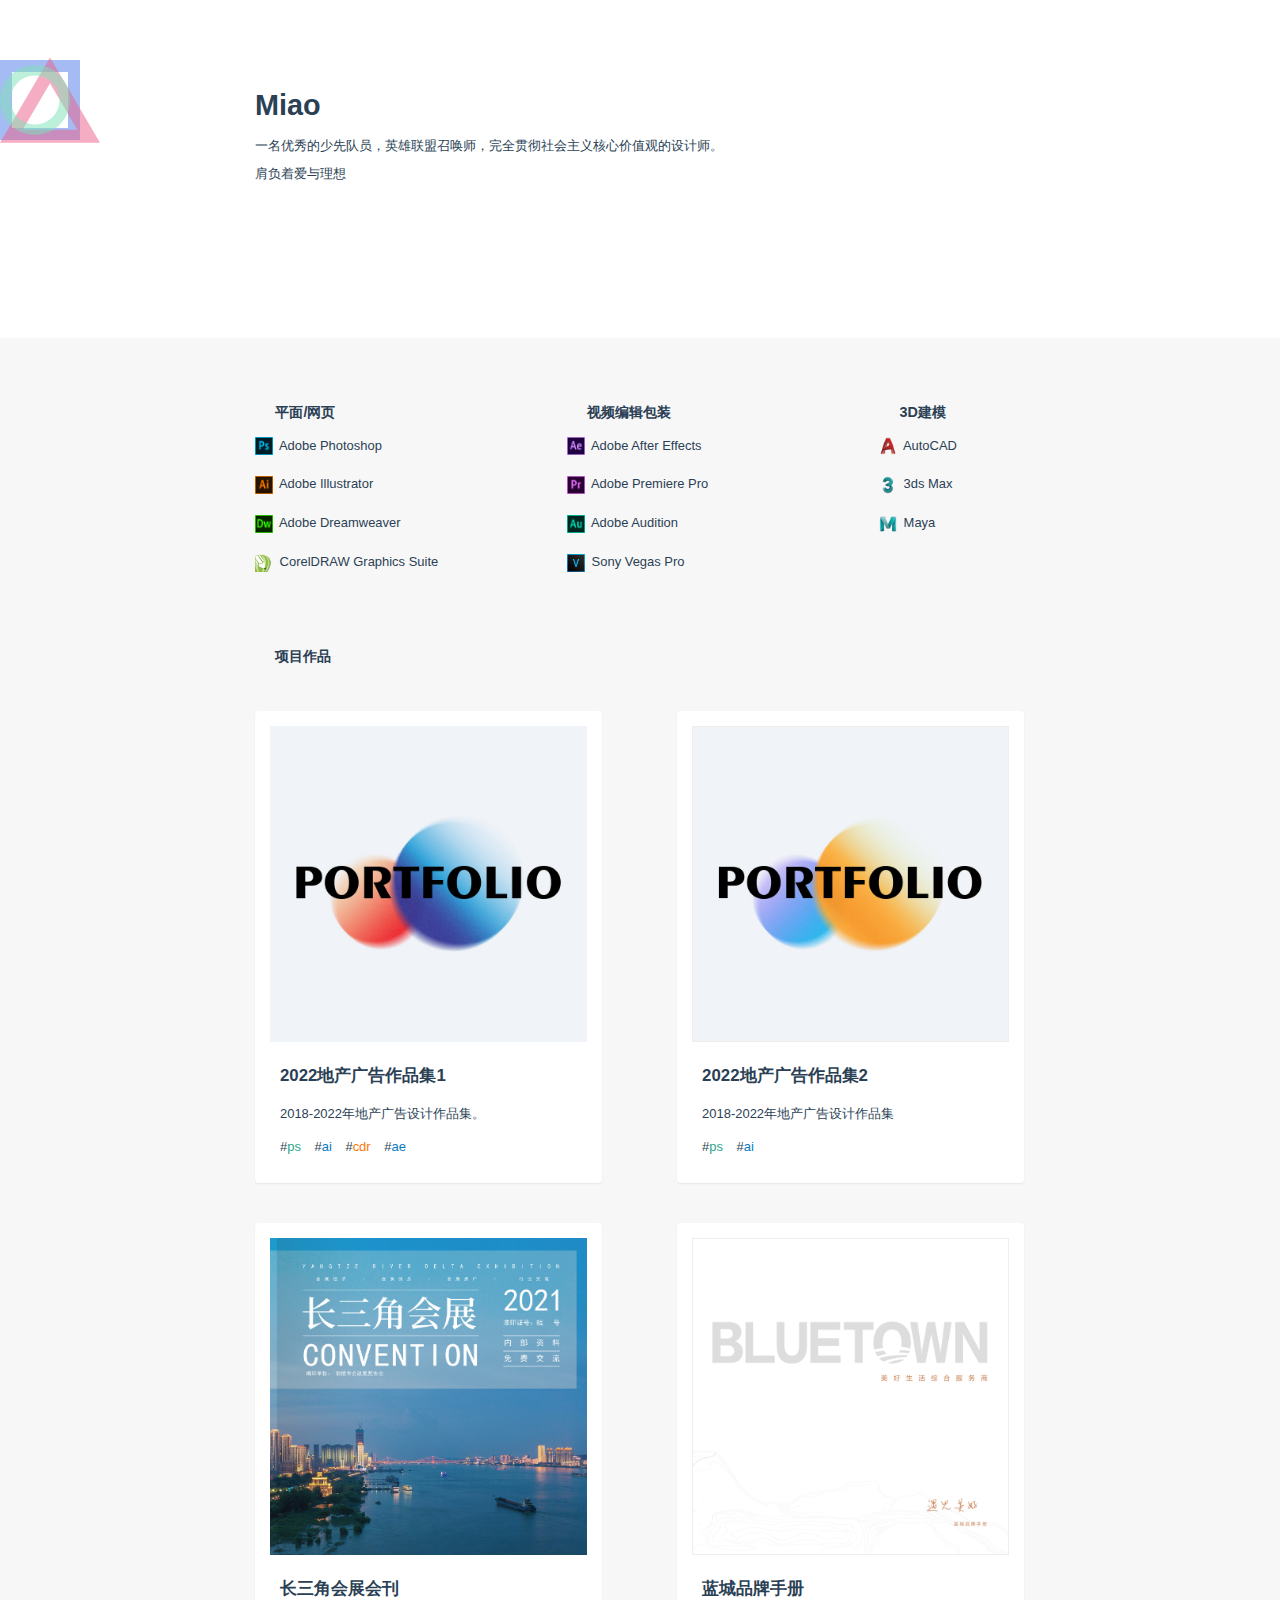
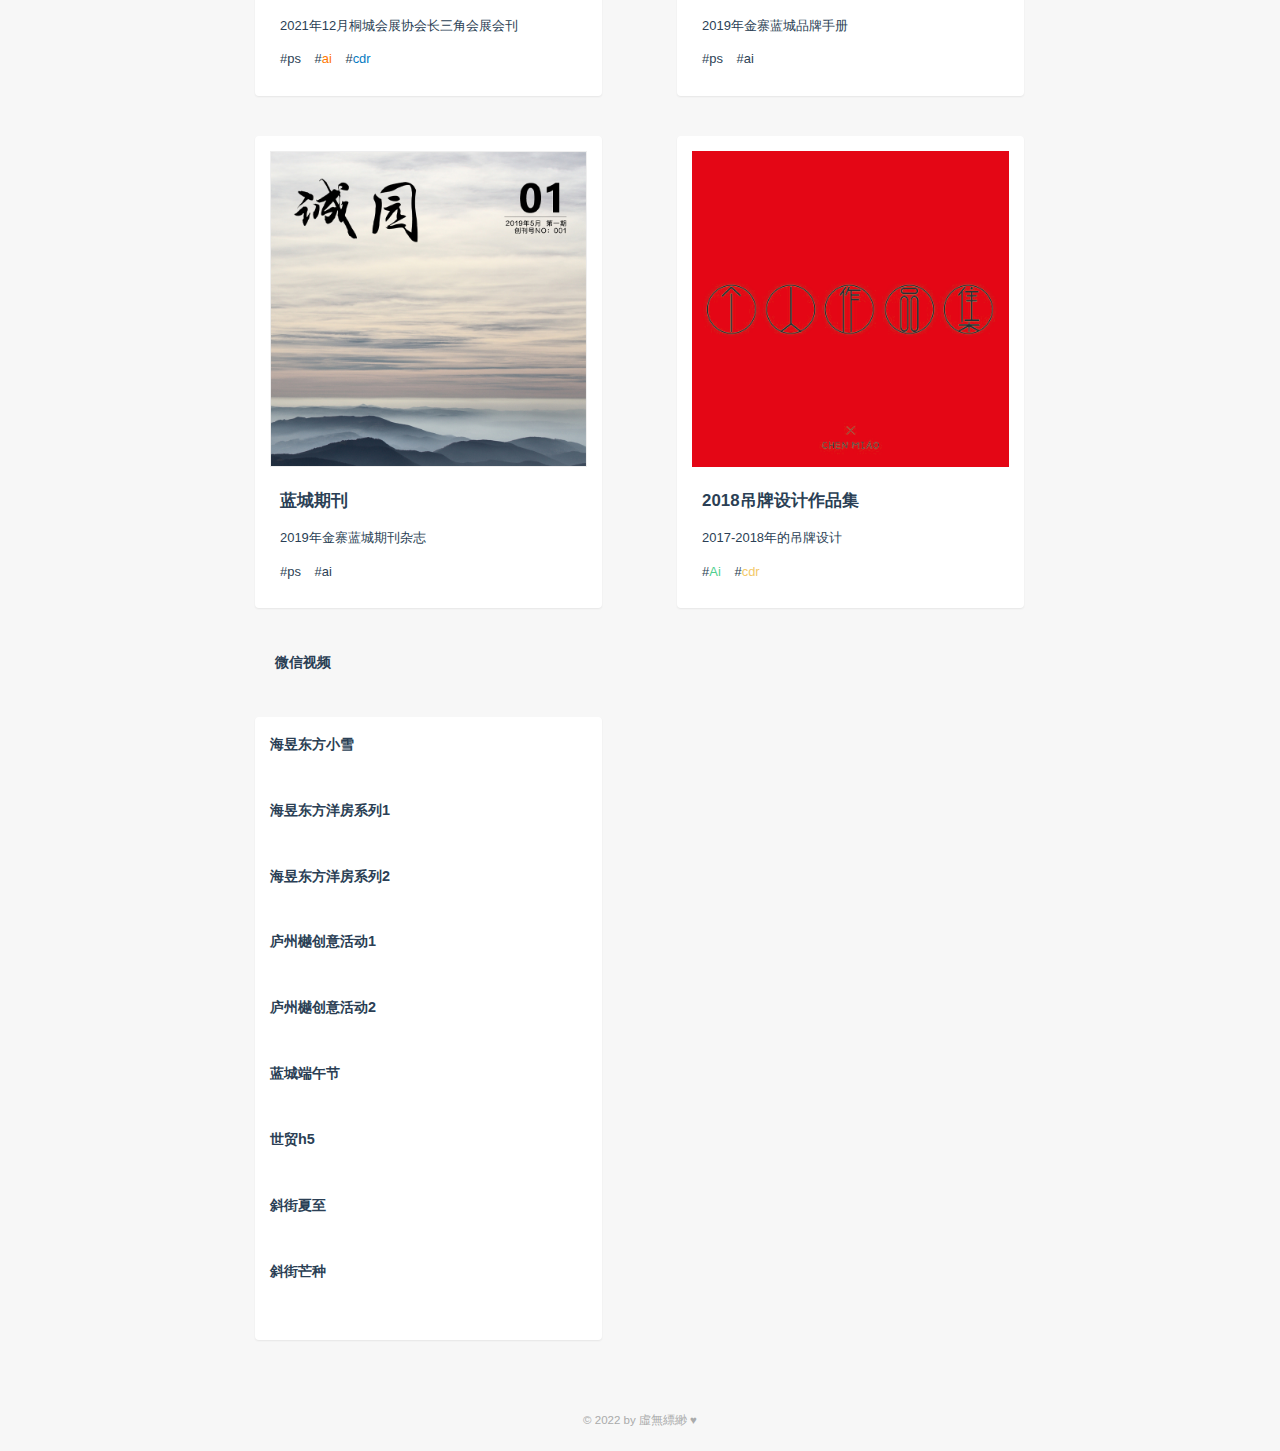
==== index.html @ 153df266 "3" ====
<!DOCTYPE html>
<html lang="en">
    <head>
		<meta charset="UTF-8">
        <meta name="renderer" content="webkit">
        <meta content="width=device-width, initial-scale=1.0, maximum-scale=1.0, user-scalable=0;" name="viewport"/>
        <meta http-equiv="X-UA-Compatible" content="ie=edge">
        <meta http-equiv="Cache-Control" content="no-transform">
        <meta http-equiv="Cache-Control" content="no-siteapp">
<!--
        <link rel="shortcut icon" href="/favicon.ico"/>
		<link rel="bookmark" href="/favicon.ico"/>
-->
		<link href="/favicon.ico" mce_href="/favicon.ico" rel="bookmark" type="image/x-icon" />
<link href="/favicon.ico" mce_href="/favicon.ico" rel="icon" type="image/x-icon" />
<link href="/favicon.ico" mce_href="/favicon.ico" rel="shortcut icon" type="image/x-icon" />

		<link rel="icon" href="/favicon.ico" type="image/gif" />
		<link rel="stylesheet" href="master.css">
		<title>Coconut</title>
    </head>
    <body>
        <div class="wrapper">
            <div class="header">
                <svg class="rectangle" width="200px" height="200px" viewBox="0 0 200 200" version="1.1" xmlns="http://www.w3.org/2000/svg" xmlns:xlink="http://www.w3.org/1999/xlink">
                    <g id="Page-1" stroke="none" stroke-width="1" fill="none" fill-rule="evenodd">
                        <g id="Artboard-3" stroke="#4E7AE9" stroke-width="30">
                            <rect id="Rectangle-2" x="15" y="15" width="170" height="170"></rect>
                        </g>
                    </g>
                </svg>
                <svg class="triangle" width="200px" height="200px" viewBox="0 0 200 200" version="1.1" xmlns="http://www.w3.org/2000/svg" xmlns:xlink="http://www.w3.org/1999/xlink">
                    <g id="Page-1" stroke="none" stroke-width="1" fill="none" fill-rule="evenodd">
                        <g id="Artboard-3-Copy" stroke="#EC5E89" stroke-width="26">
                            <path d="M100,40.6780976 L22.7064301,172.339844 L177.29357,172.339844 L100,40.6780976 Z" id="Triangle"></path>
                        </g>
                    </g>
                </svg>
                <?xml version="1.0" encoding="UTF-8"?>
                <svg class="circle" width="200px" height="200px" viewBox="0 0 200 200" version="1.1" xmlns="http://www.w3.org/2000/svg" xmlns:xlink="http://www.w3.org/1999/xlink">
                    <g id="Page-1" stroke="none" stroke-width="1" fill="none" fill-rule="evenodd">
                        <g id="Artboard-3-Copy-2" stroke-width="30" stroke="#7EE3B9">
                            <circle id="Oval" cx="100" cy="100" r="85"></circle>
                        </g>
                    </g>
                </svg>
                <div class="profile">
                    <h1>Miao </h1>
                    <p>一名优秀的少先队员，英雄联盟召唤师，完全贯彻社会主义核心价值观的设计师。</p>
                    <p>肩负着爱与理想</p>
                    <span>
                        <a href="http://weibo.com/wotuent" target="_blank">
                            <i  class="iconfont">&#xe73c;</i>
                        </a>
                        <a href="https://wotuent.github.io" target="_blank">
                            <i class="iconfont">&#xea0a;</i>
                        </a>
                        <a href="mailto:wotuent@live.com" target="_blank">
                            <i class="iconfont">&#xe612;</i>
                        </a>
                    </span>
                </div>
            </div>
            <div class="main">
                <div class="edu">
                    <h2>
                        <i class="iconfont">&#xe600;</i>平面/网页
                    </h2>
                    <p><img class="icon" src="img/Adobe Photoshop.png" alt=""> Adobe Photoshop</p>
                    <p><img class="icon" src="img/Adobe Illustrator.png" alt=""> Adobe Illustrator</p>
					<p><img class="icon" src="img/Adobe Dreamweaver.png" alt=""> Adobe Dreamweaver</p>
					<p><img class="icon" src="img/coreldraw.png" alt=""> CorelDRAW Graphics Suite </p>
                </div>
                <div class="job">
                    <h2>
                        <i class="iconfont">&#xe611;</i>视频编辑包装
                    </h2>
                    <p><img class="icon" src="img/Adobe After Effects.png" alt=""> Adobe After Effects</p>
                    <p><img class="icon" src="img/Adobe Premiere Pro.png" alt=""> Adobe Premiere Pro</p>
                    <p><img class="icon" src="img/Adobe Audition.png" alt=""> Adobe Audition</p>
					<p><img class="icon" src="img/sony vegas pro.png" alt=""> Sony Vegas Pro</p>
                </div>
                <div class="study">
                    <h2>
                        <i class="iconfont">&#xe61a;</i>3D建模
                    </h2>
                    <p><img class="icon" src="img/autocad.png" alt=""> AutoCAD</p>
                    <p><img class="icon" src="img/3ds max.png" alt=""> 3ds Max</p>
                    <p><img class="icon" src="img/maya.png" alt=""> Maya</p>
                </div>
                <div class="works">
                    <h2>
                        <i class="iconfont">&#xe62c;</i>项目作品
                    </h2>
                    <div class="container">
                        <div class="work">
                            <a href="file/2022PORTFOLIO1.pdf" target="_blank">
                            <img src="img/6.jpg" alt="">
                                <h3>
                                    2022地产广告作品集1
                                </h3>
                            </a>
                            <p>2018-2022年地产广告设计作品集。</p>
                            <p class="tags">
                                 #<span class="vue">ps</span>
                                #<span class="css">ai</span>
                                #<span class="html">cdr</span>
                                #<span class="css">ae</span>
                            </p>
                        </div>
                        <div class="work">
                            <a href="file/2022PORTFOLIO2.pdf" target="_blank">
                            <img src="img/7.jpg" alt="" class="three">
                                <h3>
                                    2022地产广告作品集2
                                </h3>
                            </a>
                            <p>2018-2022年地产广告设计作品集</p>
                            <p class="tags">
                                #<span class="vue">ps</span>
                                #<span class="css">ai</span>
                            </p>
                        </div>
                        <div class="work">
                            <a href="2021COMVENTION.pdf" target="_blank">
                                <img src="img/8.jpg" alt="">
                                <h3>长三角会展会刊</h3>
                            </a>
                            <p>2021年12月桐城会展协会长三角会展会刊</p>
                            <p class="tags">#<span class="java">ps</span>
                                #<span class="html">ai</span>
                                #<span class="css">cdr</span>
                            </p>
                        </div>
                        <div class="work">
                            <a href="file/2019BLUETOWNPP.pdf" target="_blank">
                            <img src="img/4.jpg" alt="" class="three">
                                <h3>
                                    蓝城品牌手册
                                </h3>
                            </a>
                            <p>2019年金寨蓝城品牌手册</p>
                            <p class="tags">
                                #<span class="ps">ps</span>
                                #<span class="ai">ai</span>
                            </p>
                        </div>
                        <div class="work">
                            <a href="file/2019BLUETOWNQK.pdf" target="_blank">
                            <img src="img/5.jpg" alt="" class="three">
                                <h3>
                                    蓝城期刊
                                </h3>
                            </a>
                            <p>2019年金寨蓝城期刊杂志</p>
                            <p class="tags">
                                #<span class="ps">ps</span>
                                #<span class="ai">ai</span>
                            </p>
                        </div>
                          <div class="work">
                            <a href="file/Collection.pdf" target="_blank">
                                <img src="img/1.jpg" alt="">
                                <h3 class="erweima">2018吊牌设计作品集</h3>
                            </a>
                            <p>2017-2018年的吊牌设计</p>
                            <p class="tags">#<span class="weixin">Ai</span>
                                #<span class="javascript">cdr</span>
                            </p>
                        </div>
                    <h2>
                        <i class="iconfont">&#xe6bb;</i>微信视频
                    </h2>
                        <div class="work">
                            <a href="vid/batch1 (3).mp4" target="_blank">
                                <h2 class="erweima">海昱东方小雪</h2> </a>
                            <a href="vid/batch1 (4).mp4" target="_blank">
                                <h2 class="erweima">海昱东方洋房系列1</h2></a>
                            <a href="vid/batch1 (5).mp4" target="_blank">
                                <h2 class="erweima">海昱东方洋房系列2</h2> </a>
                            <a href="vid/batch1 (6).mp4" target="_blank">
                                <h2 class="erweima">庐州樾创意活动1</h2> </a>
                            <a href="vid/batch1 (7).mp4" target="_blank">
                                <h2 class="erweima">庐州樾创意活动2</h2> </a>                           
                            <a href="vid/batch1 (8).mp4" target="_blank">
                                <h2 class="erweima">蓝城端午节</h2> </a>
                            <a href="vid/batch1 (9).mp4" target="_blank">
                                <h2 class="erweima">世贸h5</h2></a>
                            <a href="vid/batch1 (10).mp4" target="_blank">
                                <h2 class="erweima">斜街夏至</h2> </a>
                            <a href="vid/batch1 (11).mp4" target="_blank">
                                <h2 class="erweima">斜街芒种</h2> </a>                          
                        </div>
                    </div>
                </div>
            </div>
            <footer>© 2022 by 虛無縹緲 ♥</footer>
        </div>
        <script type="text/javascript" src="master.js"></script>
    </body>
</html>
---- master.css ----
@font-face {
  	font-family: 'iconfont';  
	/* project id 722116 */
  	src: url('//at.alicdn.com/t/font_722116_1u2irfei0jq.eot');
  	src: url('//at.alicdn.com/t/font_722116_1u2irfei0jq.eot?#iefix') 
	format('embedded-opentype'),
  	url('//at.alicdn.com/t/font_722116_1u2irfei0jq.woff') format('woff'),
  	url('//at.alicdn.com/t/font_722116_1u2irfei0jq.ttf') format('truetype'),
  	url('//at.alicdn.com/t/font_722116_1u2irfei0jq.svg#iconfont') format('svg');
}
.iconfont{
    font-family:"iconfont" !important;
    font-size: 16px;
    font-style: normal;
    -webkit-font-smoothing: antialiased;
    -webkit-text-stroke-width: 0.2px;
    -moz-osx-font-smoothing: grayscale;
}

* {
    margin: 0;
    padding: 0;
    box-sizing: border-box;
}

body {
    font: 400 1em/1.8 -apple-system, BlinkMacSystemFont, "PingFang SC", "Helvetica Neue", STHeiti, "Microsoft Yahei", Tahoma, Simsun, sans-serif;
    color: #2b3f55;
    background-color: #f7f7f7;
    font-size: .9em;
}

a {
    color: #2b3f55;
    text-decoration: none;
}

a:hover {
    color: #ea4c89;
}

.profile .dribbble {
    color: #ea4c89;
}

.header {
    background-color: #fff;
    padding: 80px 0;
}

.profile h1 {
    position: relative;
}

.profile p {
    line-height: 2.2em;
    position: relative;
}

.profile span {
    display: inline-block;
    margin-top: 30px;
}

.profile .github {
    color: #24292e;
    position: relative;
}

.profile .email {
    color: #4fcf8f;
    position: relative;
}

.dribbble:hover, .github:hover, .email:hover {
    color: #545454;
}

.main, .profile {
    max-width: 800px;
    margin: 0 auto;
    padding-left: 15px;
    padding-right: 15px;
    /*background: pink;*/
}

.profile a i {
    font-size: 1.5em;
    margin-right: 10px;
}

.main div h2 {
    font-size: 1em;
}

.main i {
    margin-right: .5em;
    font-weight: normal;
}

.wrapper div p {
    font-size: .9em;
}

.wrapper .college {
    text-indent: 22px;
}

.edu, .job, .study, .works {
    margin-top: 60px;
}

.edu, .job, .study {
    display: inline-block;
    vertical-align: top;
    /*background-color: pink;*/
}

.edu p, .job p, .study p {
    line-height: 3em;
}

.edu {
    width: 40%;
}

.job {
    width: 40%;
}

.study {
    width: 18%;
}

.works .work {
    display: inline-block;
    vertical-align: top;
    width: 45%;
    background-color: #fff;
    padding: 15px;
    margin-bottom: 40px;
    border-radius: 4px;
    box-shadow: 0 1px 2px rgba(0, 0, 0, 0.07);
}

.works .work h3 {
    margin: 10px;
}

.works .work p {
    font-weight: 200;
    margin: 10px;
}

.works .container .work:nth-child(odd) {
    margin-right: 9.3%;
    /*background-color: green;*/
}

.works .tags {
    margin-top: 10px;
    margin-right: 10px;
}

.works .tags span {
    margin-right: 10px;
}

.work .three {
    border: 1px solid #eee;
}

.works .javascript {
    color: #F3C969;
}

.works .html {
    color: #FF7700;
}

.works .vue {
    color: #2CA58D;
}

.works .css {
    color: #067BC2;
}

.works .weixin {
    color: #4FCF8F;
}

.works img {
    max-width: 100%;
}

.works h2 {
    margin-bottom: 40px;
}

.rectangle, .triangle, .circle {
    position: absolute;
    top: 0px;
    left: 0px;
}

.circle {
    opacity: .5;
    width: 70px;
    animation-name: bubble3;
    animation-duration: 18s;
    animation-fill-mode: forwards;
    animation-iteration-count: infinite;
    animation-timing-function: ease-in-out;
}

.rectangle {
    opacity: .5;
    width: 80px;
    animation-name: bubble;
    animation-duration: 23s;
    animation-delay: 3s;
    animation-fill-mode: both;
    animation-iteration-count: infinite;
    animation-direction: alternate;
}

.triangle {
    opacity: .5;
    width: 100px;
    animation-name: bubble2;
    animation-timing-function: ease-in-out;
    animation-duration: 22s;
    animation-fill-mode: both;
    animation-iteration-count: infinite;
    animation-direction: alternate;
    animation-timing-function: ease-out;
}

@keyframes bubble {
    from {
        transform: translate(-100px, 300px) rotate(0);
    }
    to {
        transform: translate(600px, -50px) rotate(300deg);
    }
}

.icon {
    width: 18px;
    margin-right: 3px;
    vertical-align: middle;
}

@keyframes bubble2 {
    from {
        transform: translate(-50px, -150px) rotate(0);
    }
    to {
        transform: translate(1000px, 650px) rotate(800deg);
    }
}

@keyframes bubble3 {
    0% {
        opacity: 0;
        transform: translate(700px, 600px);
    }
    25% {
        opacity: 1;
    }
    100% {
        opacity: 1;
        transform: translate(750px, -200px);
    }
}

footer {
    text-align: center;
    font-size: .8em;
    margin-top: 30px;
    margin-bottom: 20px;
    color: #aaabab;
}

@media screen and (max-width: 730px) {
    .works .work {
        width: 100%;
    }
    .works img {
        width: 100%;
    }
    .works .container .work:nth-child(odd) {
        margin-right: 0;
        /*background-color: green;*/
    }
    .edu, .job, .study {
        display: block;
        vertical-align: top;
        width: 100%;
    }
}
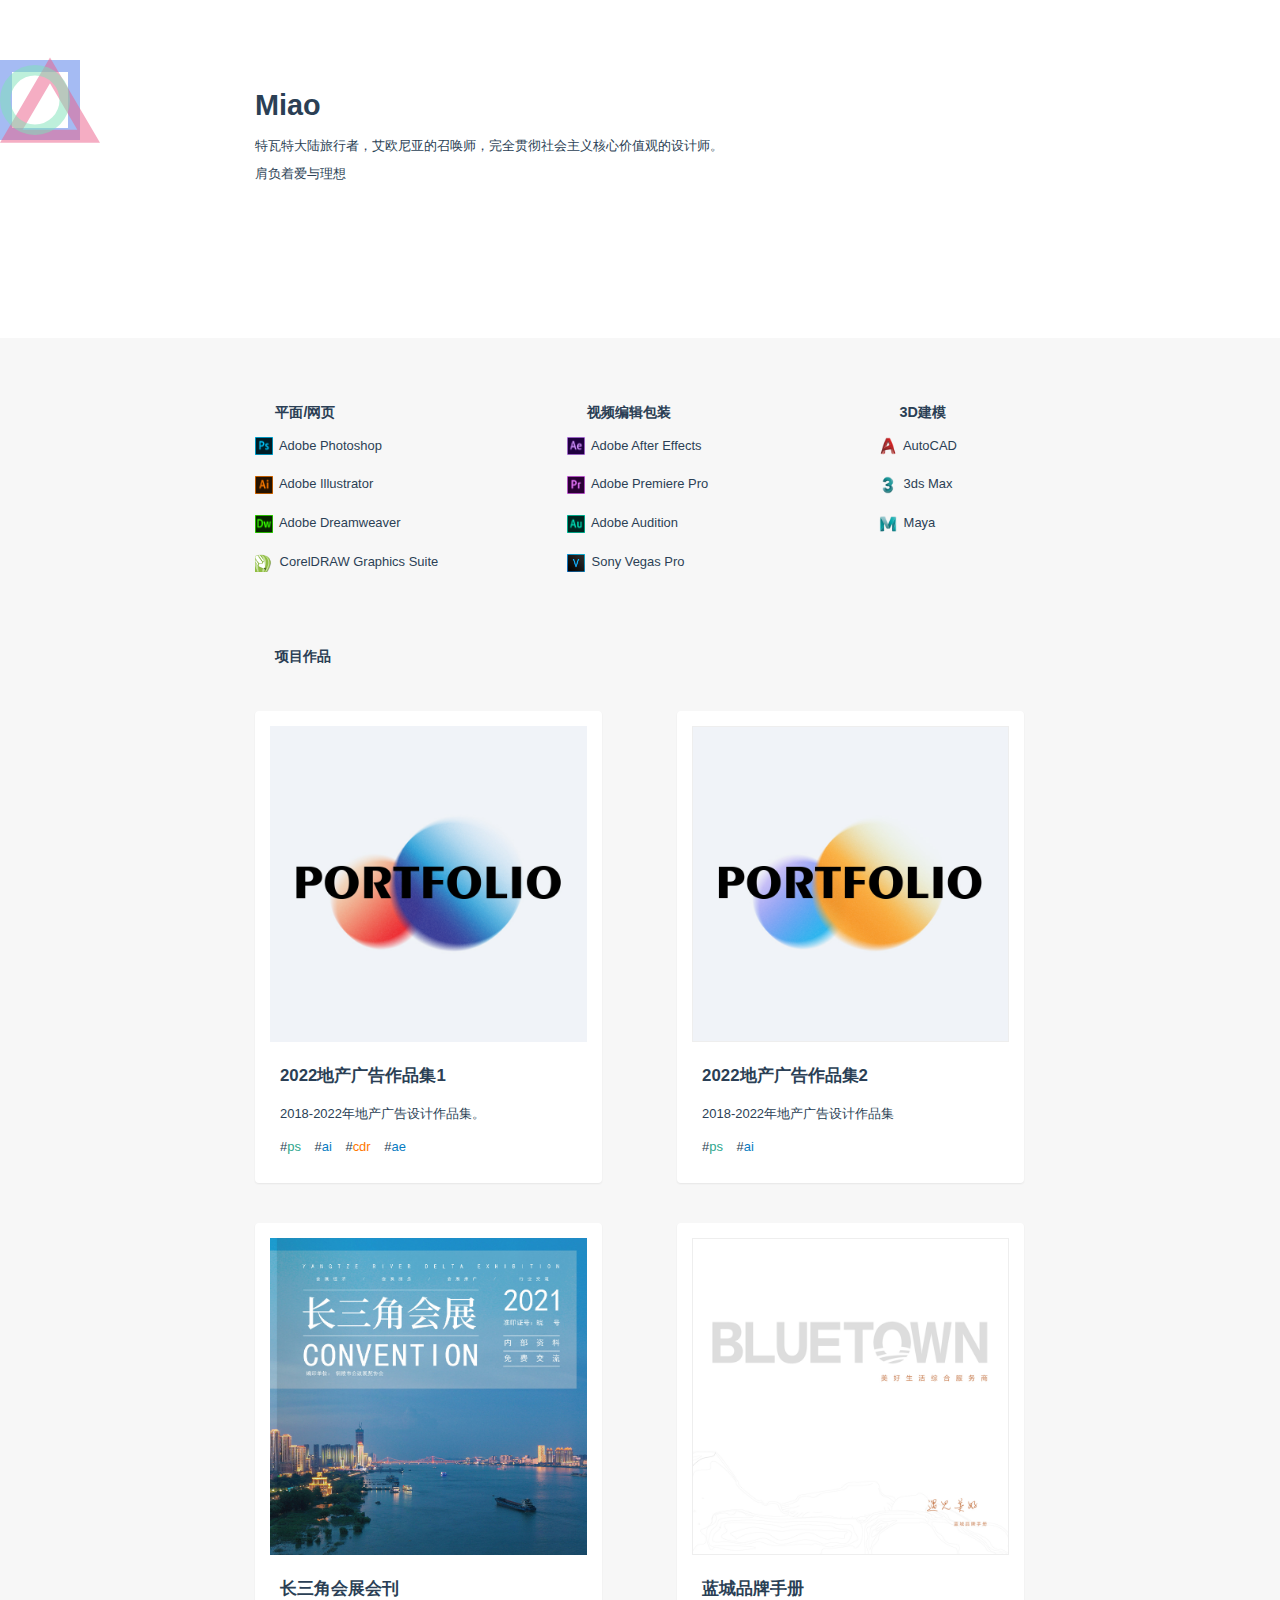
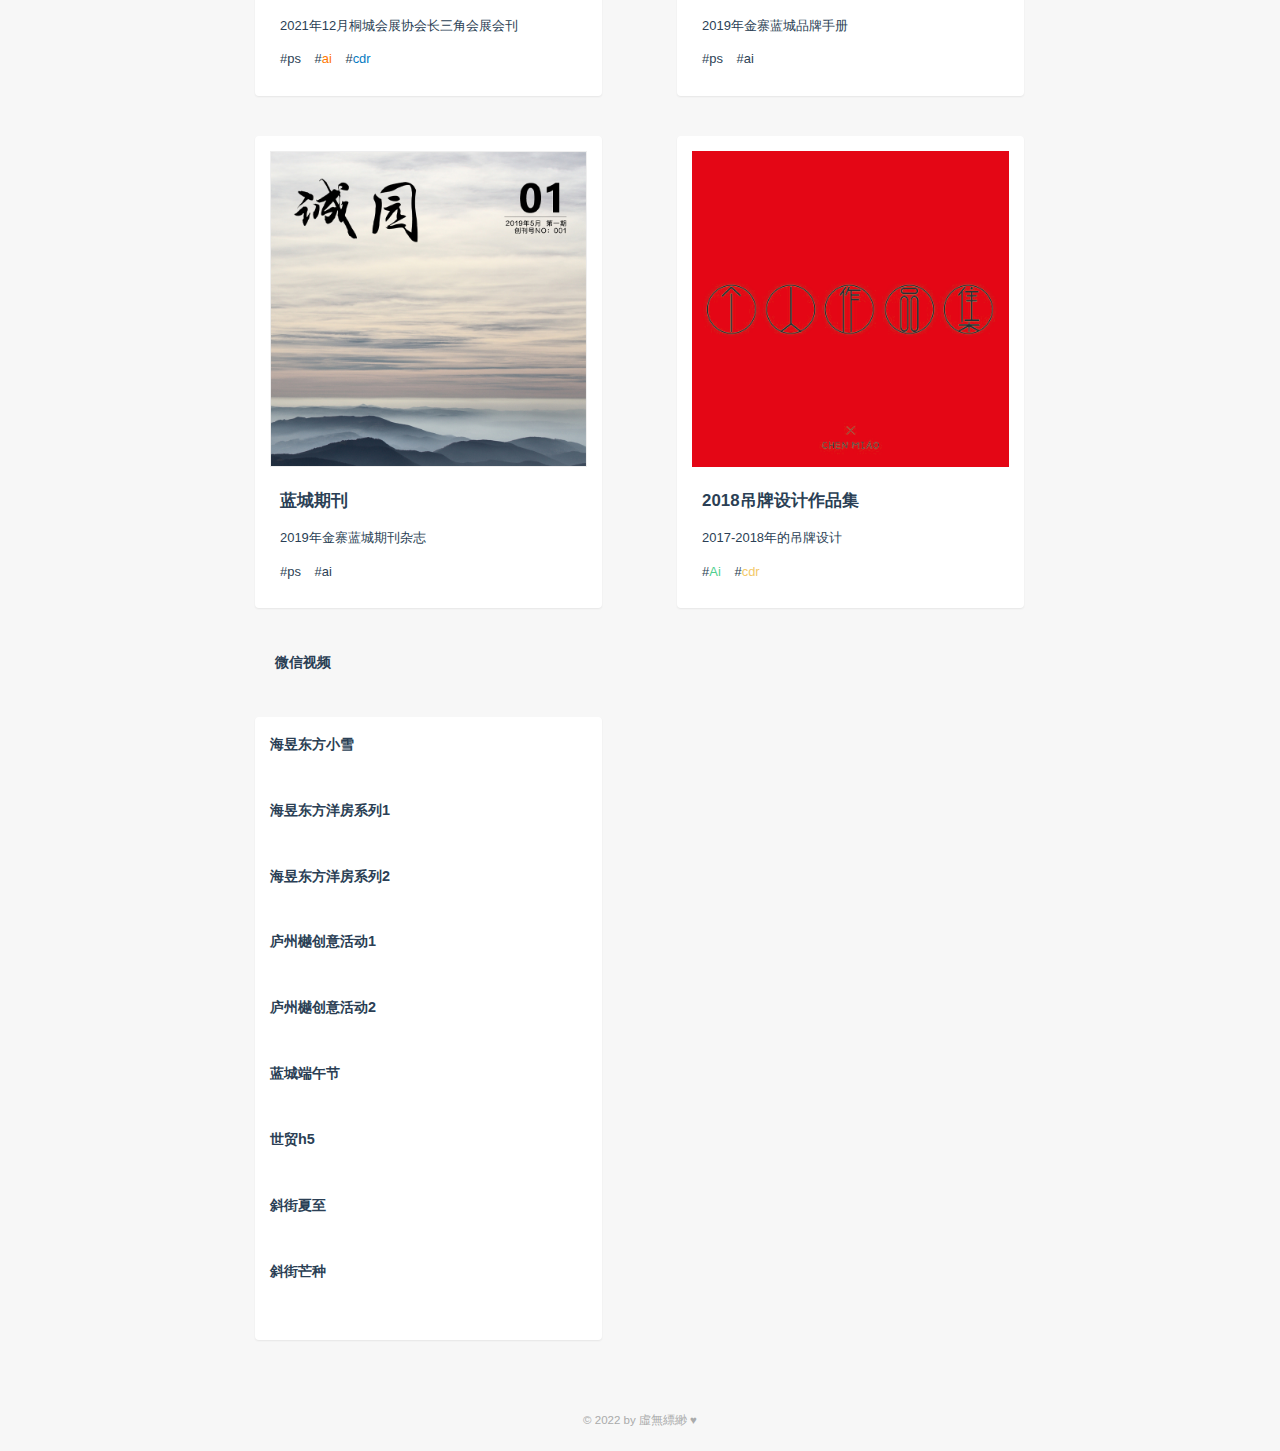
==== commit eeb53ca3: "33333" ====
--- a/index.html
+++ b/index.html
@@ -46,17 +46,17 @@
                 </svg>
                 <div class="profile">
                     <h1>Miao </h1>
-                    <p>一名优秀的少先队员，英雄联盟召唤师，完全贯彻社会主义核心价值观的设计师。</p>
+                    <p>特瓦特大陆旅行者，艾欧尼亚的召唤师，完全贯彻社会主义核心价值观的设计师。</p>
                     <p>肩负着爱与理想</p>
                     <span>
                         <a href="http://weibo.com/wotuent" target="_blank">
-                            <i  class="iconfont">&#xe73c;</i>
+                            <i  class="iconfont">&#xe653;</i>
                         </a>
                         <a href="https://wotuent.github.io" target="_blank">
-                            <i class="iconfont">&#xea0a;</i>
+                            <i class="iconfont">&#xe66f;</i>
                         </a>
                         <a href="mailto:wotuent@live.com" target="_blank">
-                            <i class="iconfont">&#xe612;</i>
+                            <i class="iconfont">&#xe626;</i>
                         </a>
                     </span>
                 </div>
@@ -64,7 +64,7 @@
             <div class="main">
                 <div class="edu">
                     <h2>
-                        <i class="iconfont">&#xe600;</i>平面/网页
+                        <i class="iconfont">&#xe610;</i>平面/网页
                     </h2>
                     <p><img class="icon" src="img/Adobe Photoshop.png" alt=""> Adobe Photoshop</p>
                     <p><img class="icon" src="img/Adobe Illustrator.png" alt=""> Adobe Illustrator</p>
@@ -73,7 +73,7 @@
                 </div>
                 <div class="job">
                     <h2>
-                        <i class="iconfont">&#xe611;</i>视频编辑包装
+                        <i class="iconfont">&#xe647;</i>视频编辑包装
                     </h2>
                     <p><img class="icon" src="img/Adobe After Effects.png" alt=""> Adobe After Effects</p>
                     <p><img class="icon" src="img/Adobe Premiere Pro.png" alt=""> Adobe Premiere Pro</p>
@@ -82,7 +82,7 @@
                 </div>
                 <div class="study">
                     <h2>
-                        <i class="iconfont">&#xe61a;</i>3D建模
+                        <i class="iconfont">&#xeaaa;</i>3D建模
                     </h2>
                     <p><img class="icon" src="img/autocad.png" alt=""> AutoCAD</p>
                     <p><img class="icon" src="img/3ds max.png" alt=""> 3ds Max</p>
@@ -90,7 +90,7 @@
                 </div>
                 <div class="works">
                     <h2>
-                        <i class="iconfont">&#xe62c;</i>项目作品
+                        <i class="iconfont">&#xe606;</i>项目作品
                     </h2>
                     <div class="container">
                         <div class="work">
@@ -122,7 +122,7 @@
                             </p>
                         </div>
                         <div class="work">
-                            <a href="2021COMVENTION.pdf" target="_blank">
+                            <a href="file/2021COMVENTION.pdf" target="_blank">
                                 <img src="img/8.jpg" alt="">
                                 <h3>长三角会展会刊</h3>
                             </a>
@@ -169,7 +169,7 @@
                             </p>
                         </div>
                     <h2>
-                        <i class="iconfont">&#xe6bb;</i>微信视频
+                       <i class="iconfont">&#xe6bb;</i>微信视频
                     </h2>
                         <div class="work">
                             <a href="vid/batch1 (3).mp4" target="_blank">
--- a/master.css
+++ b/master.css
@@ -1,12 +1,8 @@
 @font-face {
-  	font-family: 'iconfont';  
-	/* project id 722116 */
-  	src: url('//at.alicdn.com/t/font_722116_1u2irfei0jq.eot');
-  	src: url('//at.alicdn.com/t/font_722116_1u2irfei0jq.eot?#iefix') 
-	format('embedded-opentype'),
-  	url('//at.alicdn.com/t/font_722116_1u2irfei0jq.woff') format('woff'),
-  	url('//at.alicdn.com/t/font_722116_1u2irfei0jq.ttf') format('truetype'),
-  	url('//at.alicdn.com/t/font_722116_1u2irfei0jq.svg#iconfont') format('svg');
+  	font-family: 'iconfont';  /* Project id 3374483 */
+  	src: url('//at.alicdn.com/t/font_3374483_fy9v3qf0e5n.woff2?t=1651642049080') format('woff2'),
+  	url('//at.alicdn.com/t/font_3374483_fy9v3qf0e5n.woff?t=1651642049080') format('woff'),
+  	url('//at.alicdn.com/t/font_3374483_fy9v3qf0e5n.ttf?t=1651642049080') format('truetype');
 }
 .iconfont{
     font-family:"iconfont" !important;
